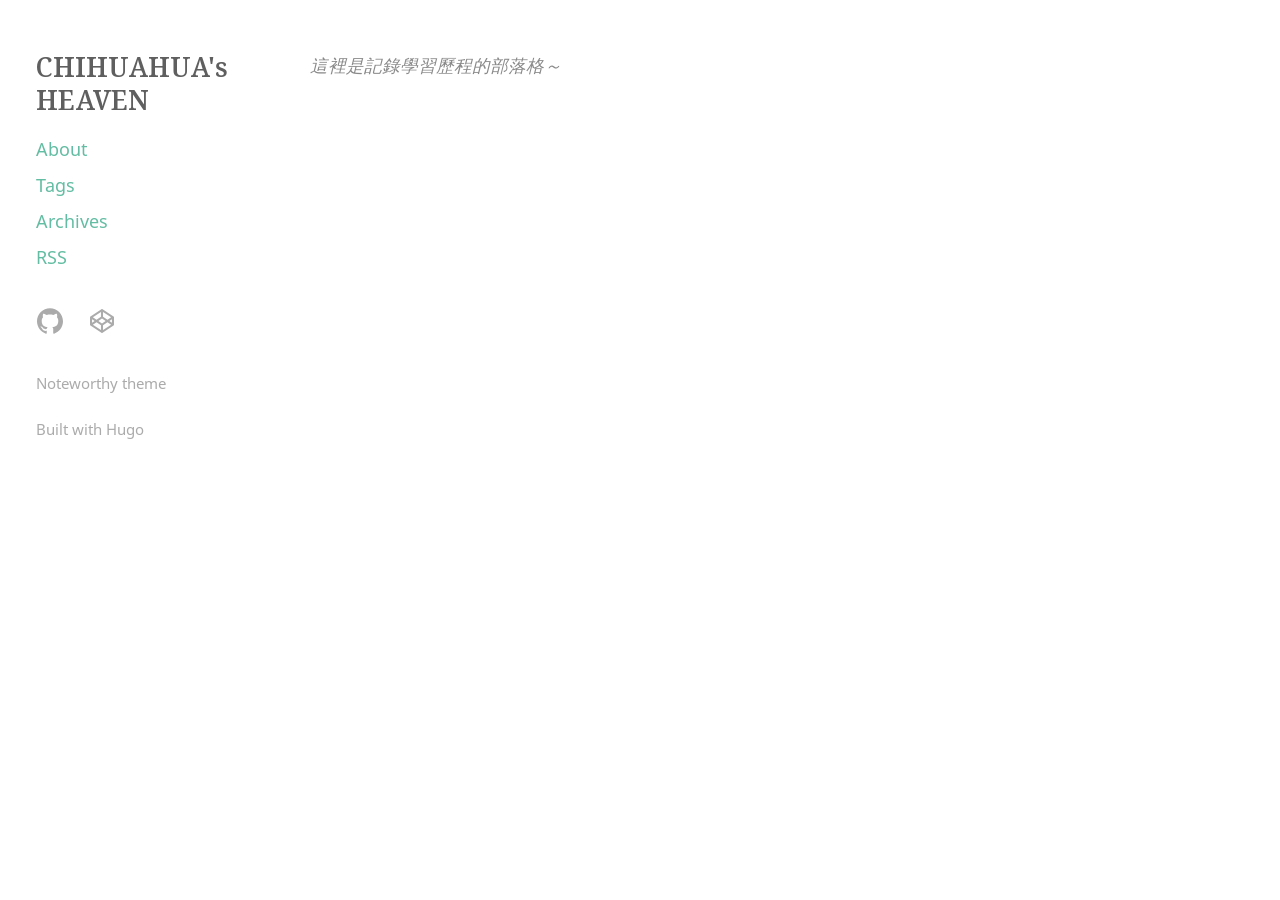
==== index.html @ c033cf63 "init" ====
<!DOCTYPE html>

<html lang="zh-tw">
    <head>
	<meta name="generator" content="Hugo 0.83.1" />
    <meta charset="utf-8">
    <meta http-equiv="X-UA-Compatible" content="IE=edge,chrome=1">
    <meta name="viewport" content="width=device-width, initial-scale=1">
    <meta name="format-detection" content="telephone=no"/>

    <title>CHIHUAHUA&#39;s HEAVEN</title>
    
    <link rel="apple-touch-icon" sizes="180x180" href="/apple-touch-icon.png">
    <link rel="icon" type="image/png" sizes="32x32" href="/favicon-32x32.png">
    <link rel="icon" type="image/png" sizes="16x16" href="/favicon-16x16.png">
    <link rel="manifest" href="/manifest.json">
    <link rel="mask-icon" href="/safari-pinned-tab.svg" color="#FF3DB4">
    <meta name="theme-color" content="#ffffff">

    
    
    
    <link rel="stylesheet" href="https://ChihuahuaMH.github.io/css/main.min.975b1911c008aee6ab5fb42e51274b8268ebcb65dc15bd4a5f69b9eedb485c3e.css"/>

    
    
    

    
    
 
    
    <link rel="alternate" type="application/rss+xml" href="https://ChihuahuaMH.github.io/index.xml" title="CHIHUAHUA's HEAVEN" />
    </head>

    <body>
        
<nav>
  <header>
    <div class="site-title">
        <a href="/">CHIHUAHUA&#39;s HEAVEN</a>
    </div>  
</header>

  <div class="nav-menu">
  
    <a class="color-link nav-link" href="/about/">About</a>
  
    <a class="color-link nav-link" href="/tags/">Tags</a>
  
    <a class="color-link nav-link" href="/archives/">Archives</a>
  
  <a class="color-link nav-link" href="https://ChihuahuaMH.github.io/index.xml" target="_blank" rel="noopener" type="application/rss+xml">RSS</a>
</div>
<footer class="footer">
	<div class="social-icons">
        

    

    

    

    

    

    

    

    

    

    

    

    

    

    

    

    

    

    
    
    
    <a class="social-icon" href="#" target="_blank" rel="noopener" title="GitHub">
        <svg width="28px" height="28px" viewBox="0 0 28 28" version="1.1" fill="#ABABAB" xmlns="https://www.w3.org/2000/svg" xmlns:xlink="https://www.w3.org/1999/xlink">
            <path d="M13.9988029,1.32087331 C6.82105037,1.32087331 1,7.14112562 1,14.3212723 C1,20.0649109 4.72454649,24.9370678 9.89038951,26.6560892 C10.5408085,26.7757983 10.7778323,26.374374 10.7778323,26.0296121 C10.7778323,25.7215609 10.7666595,24.9035493 10.760275,23.8189856 C7.14426471,24.6042767 6.38131925,22.0760223 6.38131925,22.0760223 C5.78995672,20.5740732 4.93762853,20.1742451 4.93762853,20.1742451 C3.75729765,19.3682044 5.02701126,19.3841656 5.02701126,19.3841656 C6.33183953,19.4759425 7.01817121,20.7241085 7.01817121,20.7241085 C8.17775254,22.7104801 10.0611744,22.1366749 10.8017741,21.8038838 C10.919887,20.9643246 11.2558703,20.3913175 11.6269683,20.066507 C8.74038491,19.7385043 5.70536235,18.6228163 5.70536235,13.6413251 C5.70536235,12.2223743 6.21213051,11.0611968 7.04370914,10.1530044 C6.90963504,9.82420367 6.46351945,8.50181809 7.17139875,6.71256734 C7.17139875,6.71256734 8.26234691,6.36301702 10.7459099,8.04532771 C11.78259,7.75642995 12.8950858,7.61277914 14.000399,7.60719272 C15.1049142,7.61277914 16.2166119,7.75642995 17.2548881,8.04532771 C19.736855,6.36301702 20.8262071,6.71256734 20.8262071,6.71256734 C21.5356825,8.50181809 21.0895669,9.82420367 20.9562909,10.1530044 C21.7894656,11.0611968 22.2922435,12.2223743 22.2922435,13.6413251 C22.2922435,18.6355852 19.2524325,19.734514 16.3570705,20.0561322 C16.8231376,20.4575564 17.2389269,21.2508282 17.2389269,22.4638795 C17.2389269,24.2012564 17.2229657,25.603448 17.2229657,26.0296121 C17.2229657,26.3775663 17.4575954,26.7821827 18.116793,26.6552912 C23.2786458,24.9322794 27,20.0633148 27,14.3212723 C27,7.14112562 21.1789496,1.32087331 13.9988029,1.32087331"></path>
        </svg>
    </a>
    

    
    
    

    
    <a class="social-icon" href="#" target="_blank" rel="noopener" title="CodePen">
        <svg width="28px" height="28px" viewBox="0 0 28 28" version="1.1" fill="#ABABAB" xmlns="https://www.w3.org/2000/svg" xmlns:xlink="https://www.w3.org/1999/xlink">
            <path d="M23.9373074,15.7257163 L21.3573384,13.9998345 L23.9373074,12.2740355 L23.9373074,15.7257163 Z M15.0312843,23.0413101 L15.0312843,18.2311326 L19.5023755,15.2409171 L23.1116014,17.6547354 L15.0312843,23.0413101 Z M14.0001241,16.4396345 L10.352422,13.9998345 L14.0001241,11.5600345 L17.6474953,13.9998345 L14.0001241,16.4396345 Z M12.968633,23.0413101 L4.88823306,17.6547354 L8.49779004,15.2409171 L12.968633,18.2311326 L12.968633,23.0413101 Z M4.06260989,12.2740355 L6.6428271,13.9998345 L4.06260989,15.7257163 L4.06260989,12.2740355 Z M12.968633,4.9583589 L12.968633,9.76853646 L8.49779004,12.7594139 L4.88823306,10.3448509 L12.968633,4.9583589 Z M15.0312843,4.9583589 L23.1116014,10.3448509 L19.5023755,12.7594139 L15.0312843,9.76853646 L15.0312843,4.9583589 Z M25.990774,10.2091501 C25.9886227,10.1940079 25.9848164,10.1795277 25.9823341,10.1643855 C25.9772039,10.1352594 25.9719083,10.1062162 25.9642958,10.0778349 C25.9598276,10.0607895 25.953539,10.0444061 25.9482434,10.0280228 C25.939969,10.002703 25.9317773,9.97746595 25.9216825,9.95289088 C25.9146492,9.93584554 25.9065403,9.91880021 25.8986795,9.90241682 C25.88784,9.87900017 25.8765868,9.85624547 25.8635959,9.83423548 C25.8541631,9.81776935 25.8440683,9.80196518 25.8343044,9.78624375 C25.8204034,9.76473022 25.8061713,9.74387864 25.7906154,9.72368902 C25.7793622,9.7085468 25.7673642,9.69340459 25.7553663,9.67884158 C25.7389002,9.65997587 25.7218549,9.64102741 25.7038993,9.62332012 C25.690412,9.60950181 25.6770074,9.59560076 25.6628581,9.58294087 C25.6439097,9.56589554 25.624382,9.54942941 25.6044406,9.53370798 C25.5890502,9.52171005 25.5738252,9.50971212 25.5577728,9.49837614 C25.5517325,9.4945699 25.5464368,9.4895225 25.5407275,9.48571626 L14.5719703,2.17326668 C14.2255197,1.94224444 13.7743975,1.94224444 13.4278642,2.17326668 L2.45918979,9.48571626 C2.45348043,9.4895225 2.44810205,9.4945699 2.44214446,9.49837614 C2.42600931,9.50971212 2.41086709,9.52171005 2.39572488,9.53370798 C2.37553525,9.54942941 2.35592484,9.56589554 2.33739011,9.58294087 C2.3228271,9.59560076 2.309588,9.60950181 2.29601793,9.62332012 C2.2780624,9.64102741 2.26101707,9.65997587 2.24488192,9.67884158 C2.23255301,9.69340459 2.22055508,9.7085468 2.2092191,9.72368902 C2.19407688,9.74387864 2.17951388,9.76473022 2.1659438,9.78624375 C2.15551801,9.80196518 2.14575418,9.81776935 2.13632132,9.83423548 C2.12366144,9.85624547 2.11232546,9.87900017 2.10123772,9.90241682 C2.093377,9.91880021 2.08518531,9.93584554 2.07823479,9.95289088 C2.06813998,9.97746595 2.05994828,10.002703 2.05167385,10.0280228 C2.04629547,10.0444061 2.04033787,10.0607895 2.03562144,10.0778349 C2.02800896,10.1062162 2.02296156,10.1352594 2.01758318,10.1643855 C2.01510084,10.1795277 2.0112946,10.1940079 2.00939148,10.2091501 C2.00335115,10.2533356 1.99995863,10.2981831 1.99995863,10.3436097 L1.99995863,17.6560593 C1.99995863,17.701486 2.00335115,17.7463334 2.00939148,17.7911808 C2.0112946,17.8057438 2.01510084,17.8208033 2.01758318,17.8352836 C2.02296156,17.8644096 2.02800896,17.8933701 2.03562144,17.9218342 C2.04033787,17.9388795 2.04629547,17.9552629 2.05167385,17.971729 C2.05994828,17.9968833 2.06813998,18.0222031 2.07823479,18.0474401 C2.08518531,18.0645682 2.093377,18.0809516 2.10123772,18.0973349 C2.11232546,18.1205861 2.12366144,18.1433408 2.13632132,18.1660955 C2.14575418,18.1819824 2.15551801,18.1976211 2.1659438,18.2134253 C2.17951388,18.2349388 2.19407688,18.2557904 2.2092191,18.27598 C2.22055508,18.2917842 2.23255301,18.3062644 2.24488192,18.3207447 C2.26101707,18.3396932 2.2780624,18.3586416 2.29601793,18.3763489 C2.309588,18.3901672 2.3228271,18.4040683 2.33739011,18.4166454 C2.35592484,18.4338562 2.37553525,18.4502396 2.39572488,18.465961 C2.41086709,18.4780417 2.42600931,18.4899569 2.44214446,18.5012929 C2.44810205,18.5050991 2.45348043,18.5101465 2.45918979,18.51387 L13.4278642,25.8264023 C13.6011308,25.9419135 13.8006275,26 14.0001241,26 C14.1992898,26 14.3987037,25.9419135 14.5719703,25.8264023 L25.5407275,18.51387 C25.5464368,18.5101465 25.5517325,18.5050991 25.5577728,18.5012929 C25.5738252,18.4899569 25.5890502,18.4780417 25.6044406,18.465961 C25.624382,18.4502396 25.6439097,18.4338562 25.6628581,18.4166454 C25.6770074,18.4040683 25.690412,18.3901672 25.7038993,18.3763489 C25.7218549,18.3586416 25.7389002,18.3396932 25.7553663,18.3207447 C25.7673642,18.3062644 25.7793622,18.2917842 25.7906154,18.27598 C25.8061713,18.2557904 25.8204034,18.2349388 25.8343044,18.2134253 C25.8440683,18.1976211 25.8541631,18.1819824 25.8635959,18.1660955 C25.8765868,18.1433408 25.88784,18.1205861 25.8986795,18.0973349 C25.9065403,18.0809516 25.9146492,18.0645682 25.9216825,18.0474401 C25.9317773,18.0222031 25.939969,17.9968833 25.9482434,17.971729 C25.953539,17.9552629 25.9598276,17.9388795 25.9642958,17.9218342 C25.9719083,17.8933701 25.9772039,17.8644096 25.9823341,17.8352836 C25.9848164,17.8208033 25.9886227,17.8057438 25.990774,17.7911808 C25.9964834,17.7463334 26.0000414,17.701486 26.0000414,17.6560593 L26.0000414,10.3436097 C26.0000414,10.2981831 25.9964834,10.2533356 25.990774,10.2091501 L25.990774,10.2091501 Z"></path>
        </svg>
    </a>
    

    

    

    

    

</div>




	<p><a href="https://github.com/kimcc/hugo-theme-noteworthy" target="_blank" rel="noopener">Noteworthy theme</a></p>
	<p><a href="https://gohugo.io" target="_blank" rel="noopener">Built with Hugo</a></p>

	<script src="https://ChihuahuaMH.github.io/js/main.min.c1aee25a817e9beb1f9c4afd9d62311227a7f5e46720e404dc1dda97281f47f2.js" integrity="sha256-wa7iWoF+m+sfnEr9nWIxEien9eRnIOQE3B3alygfR/I=" crossorigin="anonymous"></script>
</footer>
</nav>

        <div id="content" class="content-container">
        
<div class = "article-content">
        
        <div class="description">
            <p>這裡是記錄學習歷程的部落格～</p>
        </div>
        
        
        
        
    </div>
        
        <div class="paginator">
        
        
    </div>

        

<link rel="stylesheet" type="text/css" href="/css/katex.min.css" crossorigin="anonymous">
<script type="text/javascript" src="/js/katex.min.js" crossorigin="anonymous"></script>
<script type="text/javascript" src="/js/auto-render.min.js"onload="renderMathInElement(document.body);" crossorigin="anonymous"></script>

        </div>
        <footer class="footer-mobile">
	<div class="social-icons">
        

    

    

    

    

    

    

    

    

    

    

    

    

    

    

    

    

    

    
    
    
    <a class="social-icon" href="#" target="_blank" rel="noopener" title="GitHub">
        <svg width="28px" height="28px" viewBox="0 0 28 28" version="1.1" fill="#ABABAB" xmlns="https://www.w3.org/2000/svg" xmlns:xlink="https://www.w3.org/1999/xlink">
            <path d="M13.9988029,1.32087331 C6.82105037,1.32087331 1,7.14112562 1,14.3212723 C1,20.0649109 4.72454649,24.9370678 9.89038951,26.6560892 C10.5408085,26.7757983 10.7778323,26.374374 10.7778323,26.0296121 C10.7778323,25.7215609 10.7666595,24.9035493 10.760275,23.8189856 C7.14426471,24.6042767 6.38131925,22.0760223 6.38131925,22.0760223 C5.78995672,20.5740732 4.93762853,20.1742451 4.93762853,20.1742451 C3.75729765,19.3682044 5.02701126,19.3841656 5.02701126,19.3841656 C6.33183953,19.4759425 7.01817121,20.7241085 7.01817121,20.7241085 C8.17775254,22.7104801 10.0611744,22.1366749 10.8017741,21.8038838 C10.919887,20.9643246 11.2558703,20.3913175 11.6269683,20.066507 C8.74038491,19.7385043 5.70536235,18.6228163 5.70536235,13.6413251 C5.70536235,12.2223743 6.21213051,11.0611968 7.04370914,10.1530044 C6.90963504,9.82420367 6.46351945,8.50181809 7.17139875,6.71256734 C7.17139875,6.71256734 8.26234691,6.36301702 10.7459099,8.04532771 C11.78259,7.75642995 12.8950858,7.61277914 14.000399,7.60719272 C15.1049142,7.61277914 16.2166119,7.75642995 17.2548881,8.04532771 C19.736855,6.36301702 20.8262071,6.71256734 20.8262071,6.71256734 C21.5356825,8.50181809 21.0895669,9.82420367 20.9562909,10.1530044 C21.7894656,11.0611968 22.2922435,12.2223743 22.2922435,13.6413251 C22.2922435,18.6355852 19.2524325,19.734514 16.3570705,20.0561322 C16.8231376,20.4575564 17.2389269,21.2508282 17.2389269,22.4638795 C17.2389269,24.2012564 17.2229657,25.603448 17.2229657,26.0296121 C17.2229657,26.3775663 17.4575954,26.7821827 18.116793,26.6552912 C23.2786458,24.9322794 27,20.0633148 27,14.3212723 C27,7.14112562 21.1789496,1.32087331 13.9988029,1.32087331"></path>
        </svg>
    </a>
    

    
    
    

    
    <a class="social-icon" href="#" target="_blank" rel="noopener" title="CodePen">
        <svg width="28px" height="28px" viewBox="0 0 28 28" version="1.1" fill="#ABABAB" xmlns="https://www.w3.org/2000/svg" xmlns:xlink="https://www.w3.org/1999/xlink">
            <path d="M23.9373074,15.7257163 L21.3573384,13.9998345 L23.9373074,12.2740355 L23.9373074,15.7257163 Z M15.0312843,23.0413101 L15.0312843,18.2311326 L19.5023755,15.2409171 L23.1116014,17.6547354 L15.0312843,23.0413101 Z M14.0001241,16.4396345 L10.352422,13.9998345 L14.0001241,11.5600345 L17.6474953,13.9998345 L14.0001241,16.4396345 Z M12.968633,23.0413101 L4.88823306,17.6547354 L8.49779004,15.2409171 L12.968633,18.2311326 L12.968633,23.0413101 Z M4.06260989,12.2740355 L6.6428271,13.9998345 L4.06260989,15.7257163 L4.06260989,12.2740355 Z M12.968633,4.9583589 L12.968633,9.76853646 L8.49779004,12.7594139 L4.88823306,10.3448509 L12.968633,4.9583589 Z M15.0312843,4.9583589 L23.1116014,10.3448509 L19.5023755,12.7594139 L15.0312843,9.76853646 L15.0312843,4.9583589 Z M25.990774,10.2091501 C25.9886227,10.1940079 25.9848164,10.1795277 25.9823341,10.1643855 C25.9772039,10.1352594 25.9719083,10.1062162 25.9642958,10.0778349 C25.9598276,10.0607895 25.953539,10.0444061 25.9482434,10.0280228 C25.939969,10.002703 25.9317773,9.97746595 25.9216825,9.95289088 C25.9146492,9.93584554 25.9065403,9.91880021 25.8986795,9.90241682 C25.88784,9.87900017 25.8765868,9.85624547 25.8635959,9.83423548 C25.8541631,9.81776935 25.8440683,9.80196518 25.8343044,9.78624375 C25.8204034,9.76473022 25.8061713,9.74387864 25.7906154,9.72368902 C25.7793622,9.7085468 25.7673642,9.69340459 25.7553663,9.67884158 C25.7389002,9.65997587 25.7218549,9.64102741 25.7038993,9.62332012 C25.690412,9.60950181 25.6770074,9.59560076 25.6628581,9.58294087 C25.6439097,9.56589554 25.624382,9.54942941 25.6044406,9.53370798 C25.5890502,9.52171005 25.5738252,9.50971212 25.5577728,9.49837614 C25.5517325,9.4945699 25.5464368,9.4895225 25.5407275,9.48571626 L14.5719703,2.17326668 C14.2255197,1.94224444 13.7743975,1.94224444 13.4278642,2.17326668 L2.45918979,9.48571626 C2.45348043,9.4895225 2.44810205,9.4945699 2.44214446,9.49837614 C2.42600931,9.50971212 2.41086709,9.52171005 2.39572488,9.53370798 C2.37553525,9.54942941 2.35592484,9.56589554 2.33739011,9.58294087 C2.3228271,9.59560076 2.309588,9.60950181 2.29601793,9.62332012 C2.2780624,9.64102741 2.26101707,9.65997587 2.24488192,9.67884158 C2.23255301,9.69340459 2.22055508,9.7085468 2.2092191,9.72368902 C2.19407688,9.74387864 2.17951388,9.76473022 2.1659438,9.78624375 C2.15551801,9.80196518 2.14575418,9.81776935 2.13632132,9.83423548 C2.12366144,9.85624547 2.11232546,9.87900017 2.10123772,9.90241682 C2.093377,9.91880021 2.08518531,9.93584554 2.07823479,9.95289088 C2.06813998,9.97746595 2.05994828,10.002703 2.05167385,10.0280228 C2.04629547,10.0444061 2.04033787,10.0607895 2.03562144,10.0778349 C2.02800896,10.1062162 2.02296156,10.1352594 2.01758318,10.1643855 C2.01510084,10.1795277 2.0112946,10.1940079 2.00939148,10.2091501 C2.00335115,10.2533356 1.99995863,10.2981831 1.99995863,10.3436097 L1.99995863,17.6560593 C1.99995863,17.701486 2.00335115,17.7463334 2.00939148,17.7911808 C2.0112946,17.8057438 2.01510084,17.8208033 2.01758318,17.8352836 C2.02296156,17.8644096 2.02800896,17.8933701 2.03562144,17.9218342 C2.04033787,17.9388795 2.04629547,17.9552629 2.05167385,17.971729 C2.05994828,17.9968833 2.06813998,18.0222031 2.07823479,18.0474401 C2.08518531,18.0645682 2.093377,18.0809516 2.10123772,18.0973349 C2.11232546,18.1205861 2.12366144,18.1433408 2.13632132,18.1660955 C2.14575418,18.1819824 2.15551801,18.1976211 2.1659438,18.2134253 C2.17951388,18.2349388 2.19407688,18.2557904 2.2092191,18.27598 C2.22055508,18.2917842 2.23255301,18.3062644 2.24488192,18.3207447 C2.26101707,18.3396932 2.2780624,18.3586416 2.29601793,18.3763489 C2.309588,18.3901672 2.3228271,18.4040683 2.33739011,18.4166454 C2.35592484,18.4338562 2.37553525,18.4502396 2.39572488,18.465961 C2.41086709,18.4780417 2.42600931,18.4899569 2.44214446,18.5012929 C2.44810205,18.5050991 2.45348043,18.5101465 2.45918979,18.51387 L13.4278642,25.8264023 C13.6011308,25.9419135 13.8006275,26 14.0001241,26 C14.1992898,26 14.3987037,25.9419135 14.5719703,25.8264023 L25.5407275,18.51387 C25.5464368,18.5101465 25.5517325,18.5050991 25.5577728,18.5012929 C25.5738252,18.4899569 25.5890502,18.4780417 25.6044406,18.465961 C25.624382,18.4502396 25.6439097,18.4338562 25.6628581,18.4166454 C25.6770074,18.4040683 25.690412,18.3901672 25.7038993,18.3763489 C25.7218549,18.3586416 25.7389002,18.3396932 25.7553663,18.3207447 C25.7673642,18.3062644 25.7793622,18.2917842 25.7906154,18.27598 C25.8061713,18.2557904 25.8204034,18.2349388 25.8343044,18.2134253 C25.8440683,18.1976211 25.8541631,18.1819824 25.8635959,18.1660955 C25.8765868,18.1433408 25.88784,18.1205861 25.8986795,18.0973349 C25.9065403,18.0809516 25.9146492,18.0645682 25.9216825,18.0474401 C25.9317773,18.0222031 25.939969,17.9968833 25.9482434,17.971729 C25.953539,17.9552629 25.9598276,17.9388795 25.9642958,17.9218342 C25.9719083,17.8933701 25.9772039,17.8644096 25.9823341,17.8352836 C25.9848164,17.8208033 25.9886227,17.8057438 25.990774,17.7911808 C25.9964834,17.7463334 26.0000414,17.701486 26.0000414,17.6560593 L26.0000414,10.3436097 C26.0000414,10.2981831 25.9964834,10.2533356 25.990774,10.2091501 L25.990774,10.2091501 Z"></path>
        </svg>
    </a>
    

    

    

    

    

</div>




	<div class="footer-mobile-links">
		<p><a href="https://github.com/kimcc/hugo-theme-noteworthy" target="_blank" rel="noopener">Noteworthy theme</a></p>
		<span class="divider-bar">|</span>
		<p><a href="https://gohugo.io" target="_blank" rel="noopener">Built with Hugo</a></p>
	</div>

	<script src="https://ChihuahuaMH.github.io/js/main.min.c1aee25a817e9beb1f9c4afd9d62311227a7f5e46720e404dc1dda97281f47f2.js" integrity="sha256-wa7iWoF+m+sfnEr9nWIxEien9eRnIOQE3B3alygfR/I=" crossorigin="anonymous"></script>
</footer>
    </body>
</html>
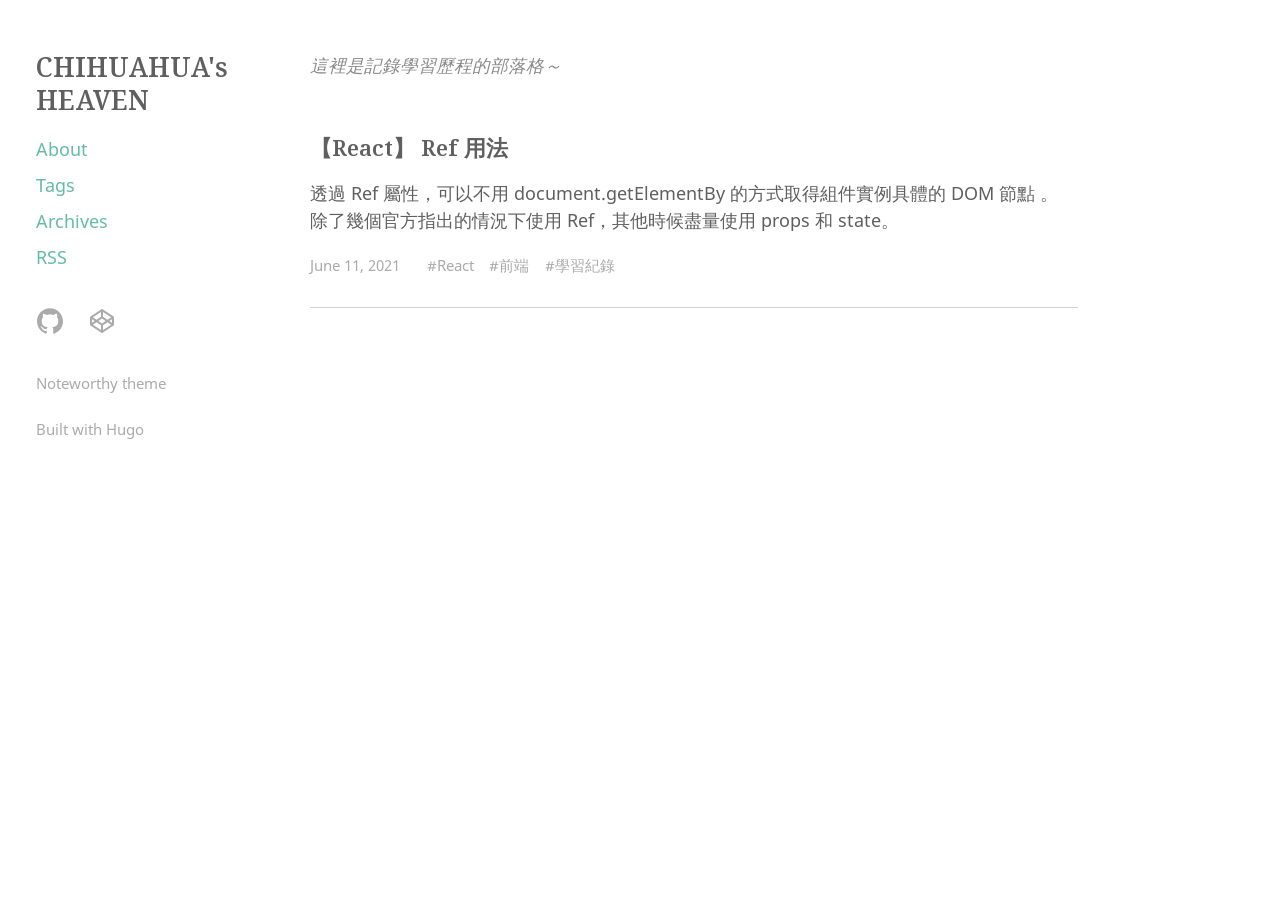
==== commit 3814a273: "0613 react ref" ====
--- a/index.html
+++ b/index.html
@@ -143,6 +143,34 @@
         
         
         
+        <article>
+            <h2>
+                <a href="https://ChihuahuaMH.github.io/posts/my-first-post/">
+                    【React】 Ref 用法
+                </a>
+            </h2>
+            <div>
+                <p>透過 Ref 屬性，可以不用 document.getElementBy 的方式取得組件實例具體的 DOM 節點 。
+除了幾個官方指出的情況下使用 Ref，其他時候盡量使用 props 和 state。</p>
+                
+            </div>
+            <div class="post-footer">
+            <time>June 11, 2021</time>
+
+            
+            
+                
+                    <a class="tag" href="/tags/react">#React</a>
+                
+                    <a class="tag" href="/tags/%E5%89%8D%E7%AB%AF">#前端</a>
+                
+                    <a class="tag" href="/tags/%E5%AD%B8%E7%BF%92%E7%B4%80%E9%8C%84">#學習紀錄</a>
+                
+            
+            </div> 
+           
+        </article>
+        
     </div>
         
         <div class="paginator">
